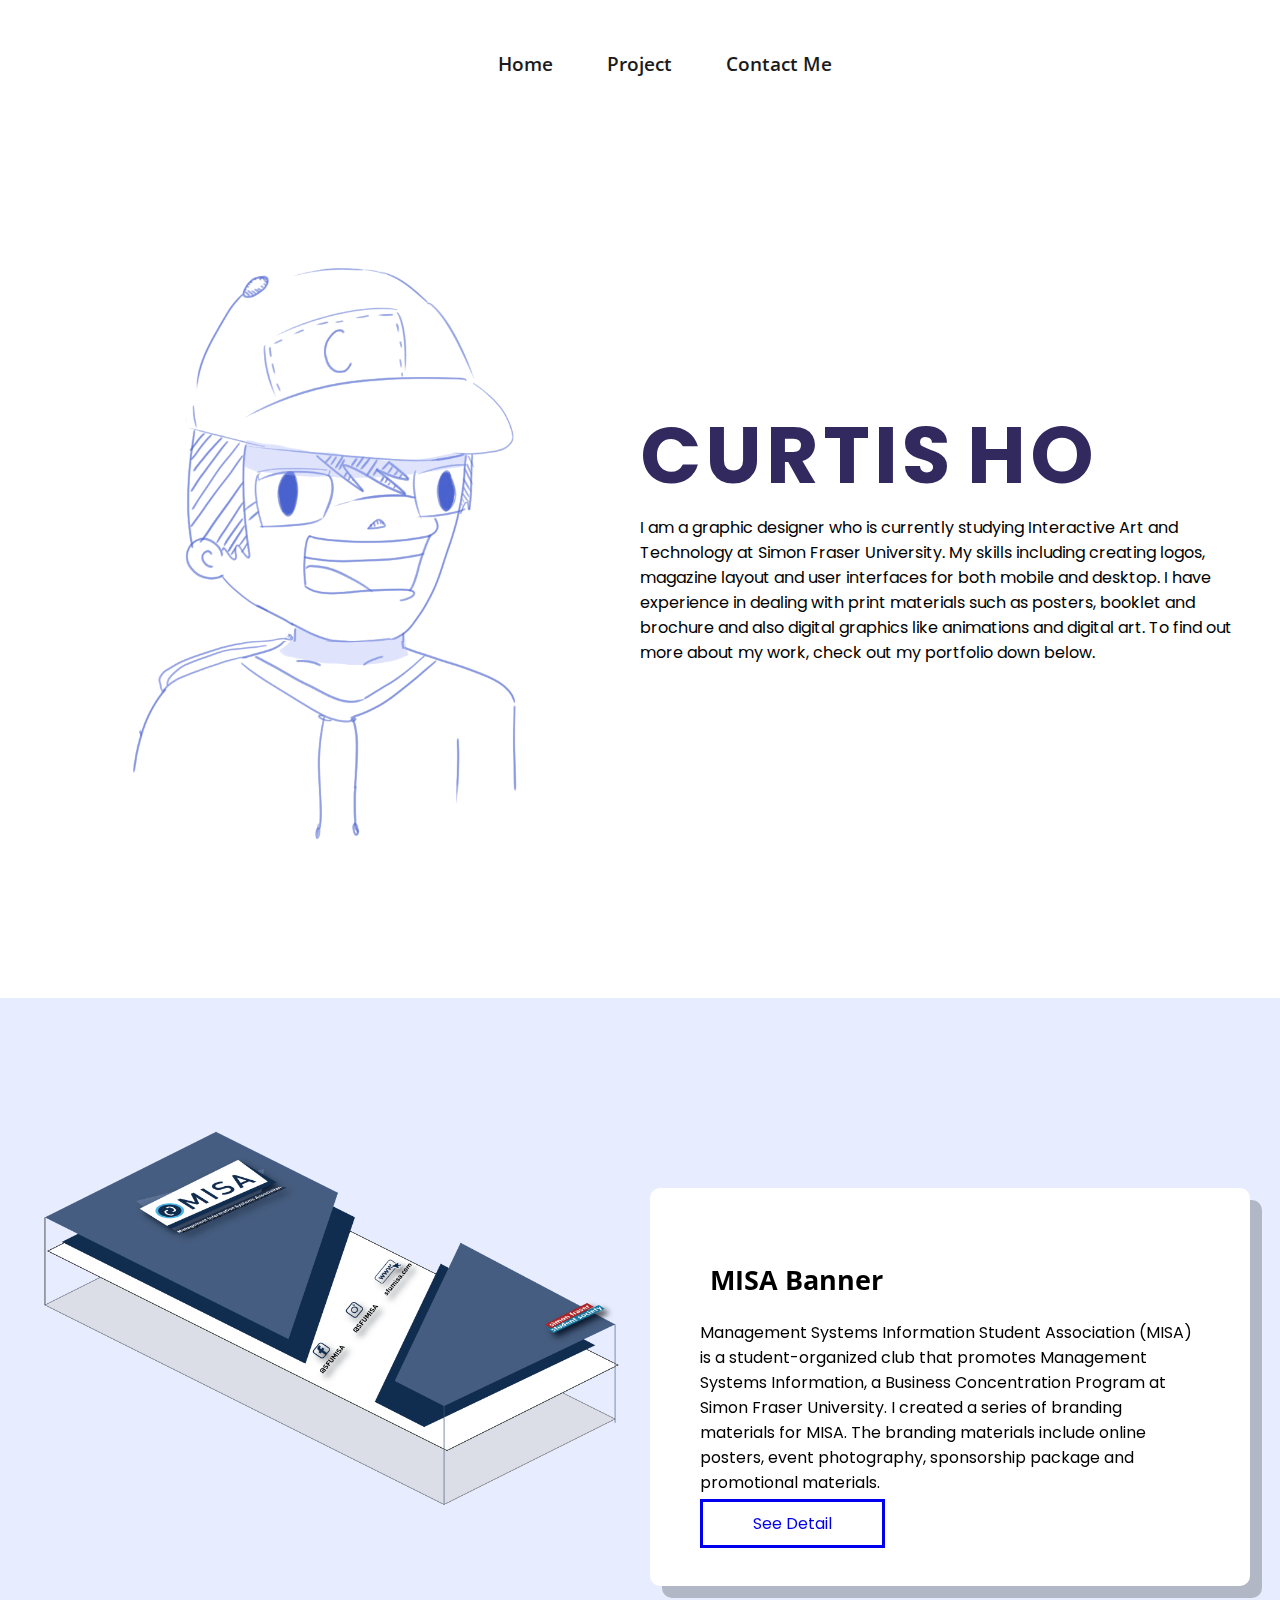
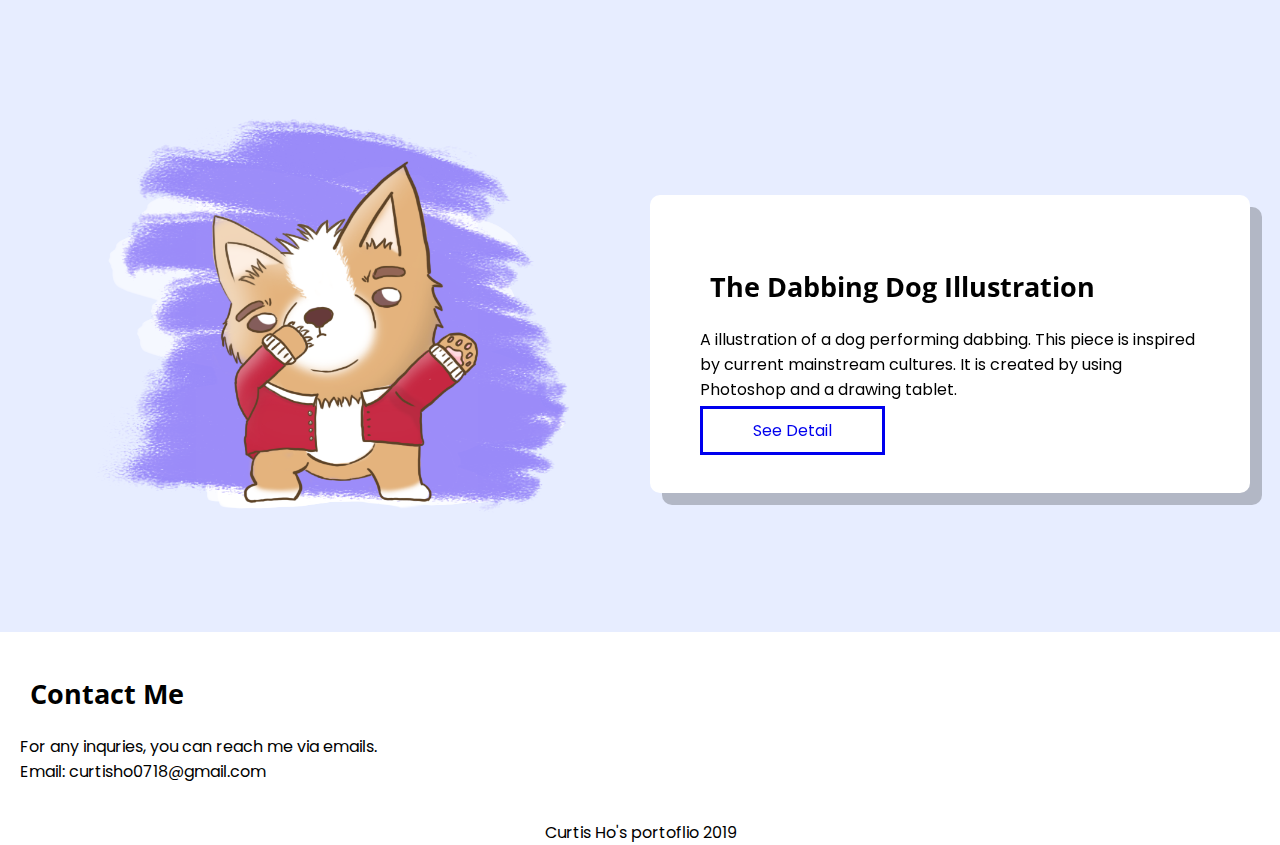
==== index.html @ b6bead0a "update projects" ====
<!DOCTYPE html>
<html lang="en">

<head>
    <meta charset="UTF-8">
    <meta name="viewport" content="width=device-width, initial-scale=1.0">
    <meta http-equiv="X-UA-Compatible" content="ie=edge">
    <title>Document</title>
    <link href="css/main.css" rel="stylesheet">
    <link href="css/portfolio.css" rel="stylesheet">
    <!-- Google Font -->
    <link href="https://fonts.googleapis.com/css?family=Open+Sans|Poppins" rel="stylesheet">
</head>

<body>
    <nav>
        <a href="index.html">Home</a>
        <a href="#project-showcase">Project</a>
        <a href="#contact"> Contact Me</a>
    </nav>

        <div id="about-container">
            <div class="about-item">
                <img alt="sketches" src="img/me.png">
            </div>

            <div class="about-item">
                <div>
                    <span class="name">C</span>
                    <span class="name">U</span>
                    <span class="name">R</span>
                    <span class="name">T</span>
                    <span class="name">I</span>
                    <span class="name">S </span>
                    <span class="last-name">H</span>
                    <span class="last-name">O</span>
                </div>

                <p>
                    I am a graphic designer who is currently studying Interactive Art and Technology at Simon Fraser
                    University. My skills including creating logos, magazine layout and user interfaces for both mobile
                    and desktop. I have experience in dealing with print materials such as posters, booklet and
                    brochure and also digital graphics like animations and digital art. To find out more about my work,
                    check out my portfolio down below.
                </p>
            </div>
            <!-- End of about content -->
        </div>
        <div id="project-showcase">
            <div class="project-showcase-item">
                <a href="#">
                    <img alt="banner" src="img/project_preview/banner.png">
                </a>
            </div>
            <div class="project-showcase-item">
                <div class="project-description">
                    <h2>MISA Banner</h2>
                    <p>
                        Management Systems Information Student Association (MISA) is a student-organized club that
                        promotes
                        Management Systems Information, a Business Concentration Program at Simon Fraser University. I
                        created a series of branding
                        materials for MISA. The branding materials include online posters, event photography,
                        sponsorship package and promotional materials.

                    </p>
                    <a class="project-btn" href="misa_banner.html"> See Detail</a>
                </div>
            </div>

            <div class="project-showcase-item">
                <a href="#">
                    <img alt="drawing" src="img/dab_dog/dab_dog.png">
                </a>
            </div>

            <div class="project-showcase-item">
                <div class="project-description">
                    <h2>The Dabbing Dog Illustration</h2>
                    <p>
                        A illustration of a dog performing dabbing. This piece is inspired by current mainstream cultures. It is created by using Photoshop and a drawing tablet.

                    </p>
                    <a class="project-btn" href="dabbing_dog.html"> See Detail</a>
                </div>

            </div>
        </div>

        <div id="contact-container">
            <div class="container-item-100">
                <h2>Contact Me</h2> 
                <p>
                    For any inquries, you can reach me via emails. <br />
                    Email: curtisho0718@gmail.com<br />

                </p>
            </div>
        </div>
    <footer>
        Curtis Ho's portoflio 2019
    </footer>

</body>

</html>
---- css/main.css ----
/*
  STYLE GUIDE STYLING 
  Default styling for the style guide 
*/
body {
  font-family: sans-serif;
  padding: 2rem;
}

.element {
  padding-bottom: 2rem;
  border-top-width: 0.15rem;
  border-top-style: solid;
  border-top-color: black;
}

h2 {
  /* margin-top: 6rem; */
}

h3 {
  font-style: italic;
  margin-top: 1rem;
}

h4 {
  margin-bottom: 0.25rem;
}

p {
  margin-top: 0;
}

nav a:hover, nav a:focus {
  text-decoration: none;
}

code {
  background-color: #EEE;
  padding: 0.5rem;
  display: block;
}


/* 
  INTERACTIVE ELEMENTS -------------------
*/



/* Styling for the navigation button */
.button-nav {
  display: inline-block;
  padding: 0.5rem;
  color: white;
  background-color: rgb(50,50,50);
  text-decoration: none;
  transition-property: background-color; 
  transition-duration: 0.2s;
}

.button-nav:hover, .button-nav:focus {
  background-color: rgb(200,200,200);
}



/* 
  TEXT ELEMENTS -------------------
*/




/* 
  COMBINED ELEMENTS -------------------
*/
---- css/portfolio.css ----
body {
  font-family: "Poppins", sans-serif;
  margin: 0;
  padding: 0; }

.content {
  margin: 50px; }

.in-text-link {
  text-decoration: none;
  color: #32295f;
  font-family: "Poppins", sans-serif; }

.in-text-link:hover {
  color: #289e00;
  -webkit-transition-duration: 1s;
  -o-transition-duration: 1s;
  transition-duration: 1s; }

h1,
h2,
h3,
h4,
h5 {
  font-family: "Open Sans", sans-serif;
  margin-left: 10px; }

h1 {
  font-size: 2em; }

h2 {
  font-size: 1.7em; }

h3 {
  font-size: 1.1em; }

p {
  font-family: "Poppins", sans-serif;
  font-size: 1em; }

.navigation-link {
  font-family: "Open Sans", sans-serif;
  color: #1b1b1b;
  text-decoration: none;
  font-size: 1.5rem; }

.navigation-link:hover {
  -webkit-transition-duration: 0.4s;
  -o-transition-duration: 0.4s;
  transition-duration: 0.4s;
  color: #32295f;
  border-bottom-style: solid;
  border-width: 5px; }

nav {
  margin-top: 50px;
  text-align: center; }

nav a {
  font-family: "Open Sans", sans-serif;
  color: #1b1b1b;
  text-decoration: none;
  font-size: 1.2rem;
  font-weight: 600;
  margin-left: 50px; }

nav a:hover {
  -webkit-transition-duration: 0.5s;
  -o-transition-duration: 0.5s;
  transition-duration: 0.5s;
  color: #32295f;
  border-bottom-style: solid;
  border-width: 5px; }

nav a:active {
  border-bottom-style: solid;
  border-width: 5px;
  border-color: #1b1b1b; }

.button-nav {
  font-family: "Poppins", sans-serif;
  border-style: solid;
  background-color: white;
  border-radius: 5px;
  color: #1b1b1b; }

.button-nav:hover {
  background-color: #289e00;
  color: white;
  -webkit-transition-duration: 0.5s;
  -o-transition-duration: 0.5s;
  transition-duration: 0.5s; }

.button-nav:active {
  background-color: #32295f; }

.submit-btn, .reset-btn {
  font-family: "Poppins", sans-serif;
  border-style: solid;
  text-decoration: none;
  background-color: white;
  padding: 10px 20px;
  -webkit-box-sizing: border-box;
  box-sizing: border-box;
  border-radius: 5px;
  color: #1b1b1b; }

.submit-btn:hover {
  -webkit-transition-duration: .5s;
  -o-transition-duration: .5s;
  transition-duration: .5s;
  background-color: #289e00;
  color: white; }

.reset-btn:hover {
  -webkit-transition-duration: .5s;
  -o-transition-duration: .5s;
  transition-duration: .5s;
  background-color: #FF3D45;
  color: white; }

.project-btn {
  text-decoration: none;
  border-style: solid;
  padding: 10px 50px; }

.project-btn:hover {
  background-color: #32295f;
  color: white;
  -webkit-transition-duration: 500ms;
  -o-transition-duration: 500ms;
  transition-duration: 500ms; }

.image-link {
  width: 25%; }

.image-link:hover {
  -webkit-transition-duration: 0.5s;
  -o-transition-duration: 0.5s;
  transition-duration: 0.5s;
  padding: 10px;
  border-style: solid;
  -webkit-box-sizing: border-box;
  box-sizing: border-box;
  border-radius: 5px; }

img {
  width: 100%; }

footer {
  text-align: center; }

#about-container {
  display: -webkit-box;
  display: -ms-flexbox;
  display: flex;
  -ms-flex-wrap: wrap;
  flex-wrap: wrap;
  -webkit-box-sizing: border-box;
  box-sizing: border-box;
  margin: 10px;
  min-height: 100vh;
  -webkit-box-align: center;
  -ms-flex-align: center;
  align-items: center; }

.about-item {
  width: 50%; }

.name, .last-name {
  font-size: 5em;
  color: #32295f;
  font-weight: bold; }

.last-name:hover {
  font-size: 5.5em;
  text-shadow: 2px 2px #949494;
  -webkit-transition-duration: 400ms;
  -o-transition-duration: 400ms;
  transition-duration: 400ms; }

.name:hover {
  font-size: 5.5em;
  text-shadow: 2px 2px #949494;
  -webkit-transition-duration: 400ms;
  -o-transition-duration: 400ms;
  transition-duration: 400ms; }

#project-showcase {
  display: -webkit-box;
  display: -ms-flexbox;
  display: flex;
  -ms-flex-wrap: wrap;
  flex-wrap: wrap;
  -webkit-box-sizing: border-box;
  box-sizing: border-box;
  padding: 10px 20px;
  background: #89a6ff34; }

#project-showcase h1 {
  text-align: center;
  color: #32295f;
  padding-left: 20px; }

.project-showcase-item {
  -webkit-box-sizing: border-box;
  box-sizing: border-box;
  padding: 0 10px;
  width: 50%; }

.project-description {
  position: relative;
  margin-top: 30%;
  margin-bottom: 20px;
  background-color: #ffffff;
  -webkit-box-sizing: border-box;
  box-sizing: border-box;
  border-radius: 10px;
  padding: 50px;
  -webkit-filter: drop-shadow(12px 12px #0000003a);
  filter: drop-shadow(12px 12px #0000003a); }

.project-showcase-item-full {
  width: 100%; }

.container, .contact-container {
  display: -webkit-box;
  display: -ms-flexbox;
  display: flex;
  -ms-flex-wrap: wrap;
  flex-wrap: wrap; }

.container {
  -webkit-box-align: center;
  -ms-flex-align: center;
  align-items: center; }

.container-item, .container-item-100, .container-item-50 {
  -webkit-box-sizing: border-box;
  box-sizing: border-box;
  padding: 20px; }

.container-item {
  -ms-flex-negative: 1;
  flex-shrink: 1; }

.container-item-50 img {
  -webkit-filter: drop-shadow(4px 4px #0000002d);
  filter: drop-shadow(4px 4px #0000002d); }

.container-item-100 {
  width: 100%; }

.container-item-50 {
  width: 50%; }

.container-item img {
  max-height: 50vh;
  -webkit-filter: drop-shadow(10px 10px #0000002d);
  filter: drop-shadow(10px 10px #0000002d); }

@media only screen and (max-width: 768px) {
  .name {
    font-size: 3rem; }
  .last-name {
    font-size: 3rem; } }

@media only screen and (max-width: 425px) {
  h1 {
    font-size: 1.3rem; }
  h2 {
    font-size: 1.2rem; }
  nav a {
    font-size: 1rem; }
  .name {
    font-size: 1.4rem; }
  .last-name {
    font-size: 1.4rem; }
  .about-item {
    width: 100%; }
  .project-showcase-item {
    width: 100%; }
  nav a {
    margin-left: 20px; }
  .project-btn {
    padding: 5px 20px; }
  .container-item-50 {
    width: 100%; } }

@media only screen and (min-width: 2500px) {
  nav a {
    font-size: 3rem; }
  h1 {
    font-size: 3rem; }
  h2 {
    font-size: 2.5rem; }
  .name {
    font-size: 7rem; }
  .last-name {
    font-size: 7rem; }
  p {
    font-size: 2rem; } }
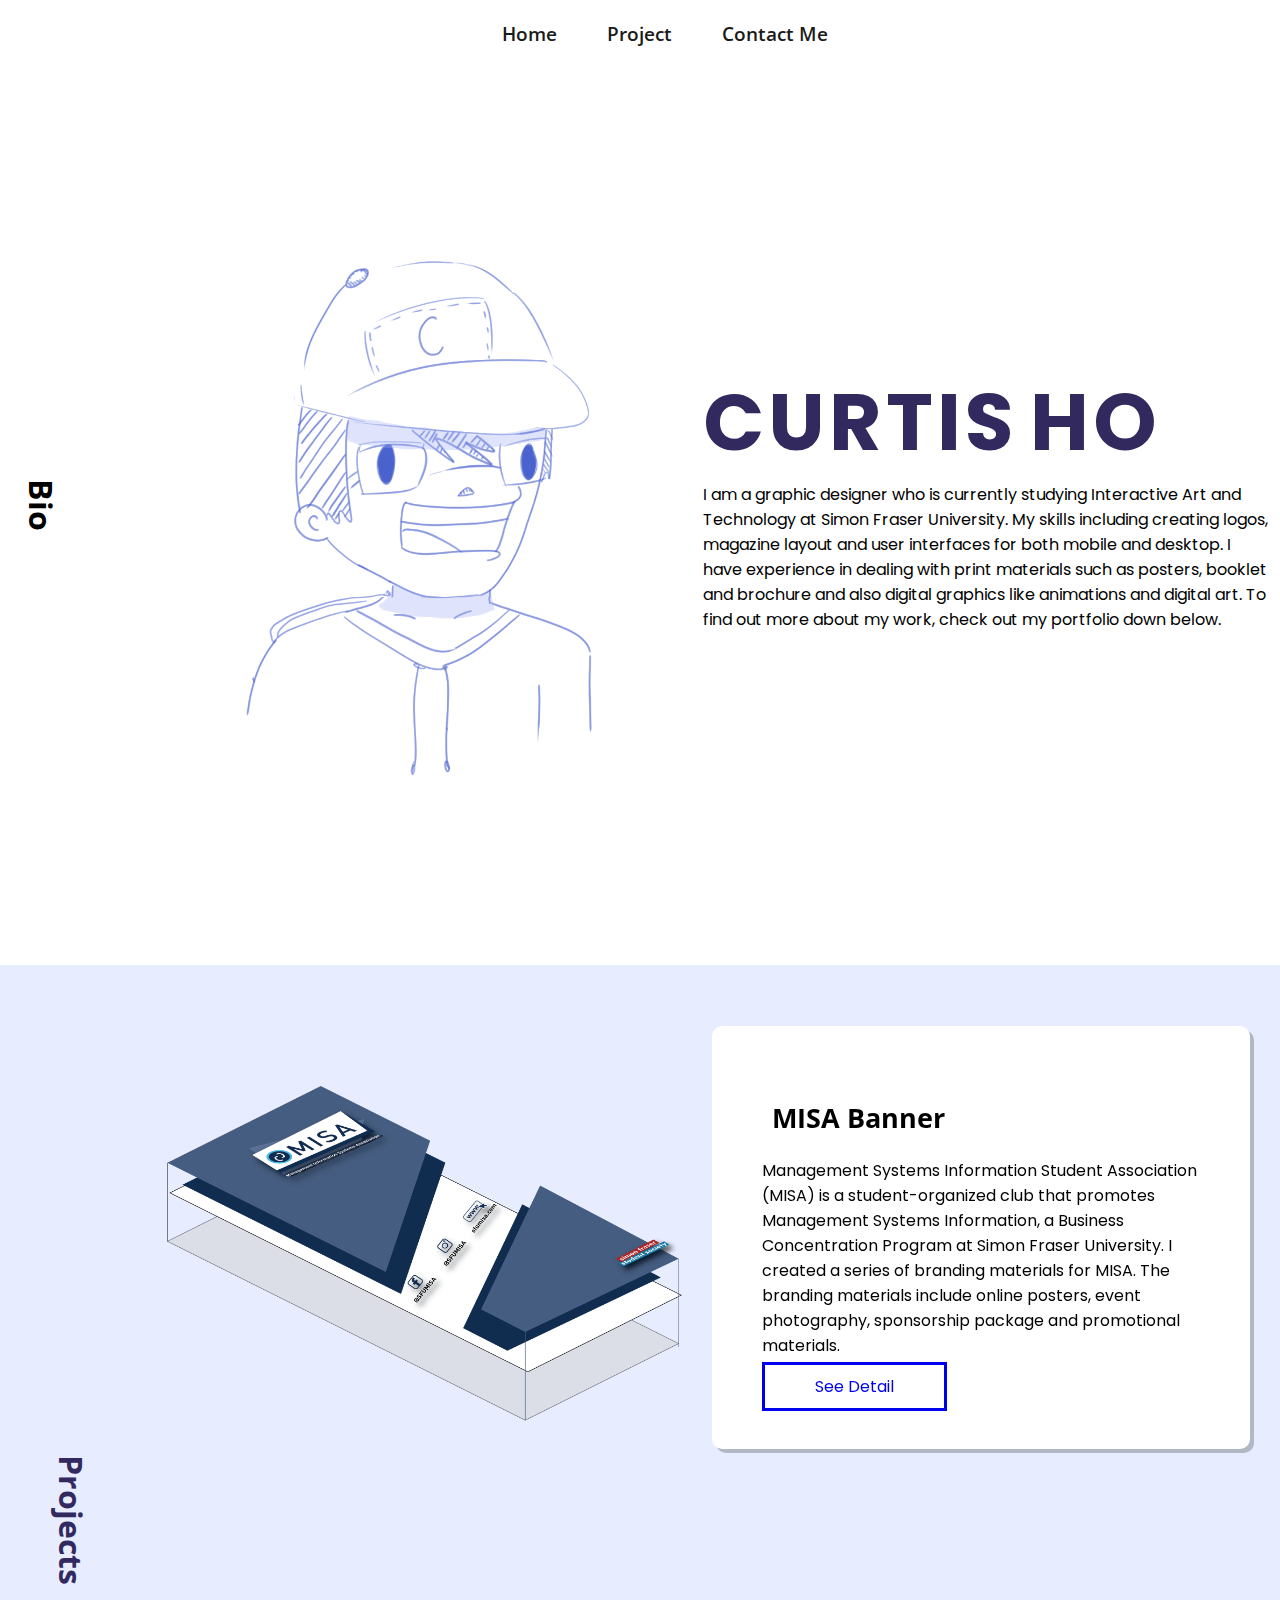
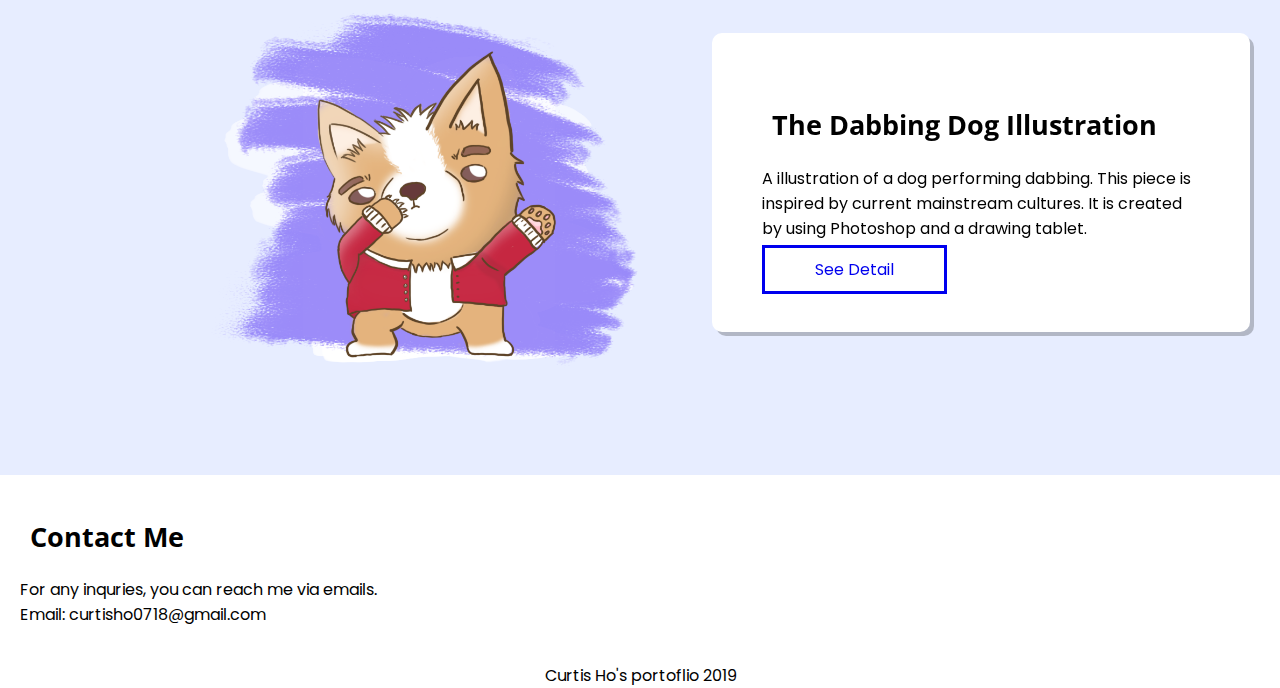
==== commit 0b177a6b: "adjust layout" ====
--- a/index.html
+++ b/index.html
@@ -19,7 +19,12 @@
         <a href="#contact"> Contact Me</a>
     </nav>
 
+    <div class="home-content">
+
         <div id="about-container">
+            <div class="item-side">
+                <h1>Bio</h1>
+            </div>
             <div class="about-item">
                 <img alt="sketches" src="img/me.png">
             </div>
@@ -46,50 +51,65 @@
             </div>
             <!-- End of about content -->
         </div>
+        
+        
         <div id="project-showcase">
-            <div class="project-showcase-item">
-                <a href="#">
-                    <img alt="banner" src="img/project_preview/banner.png">
-                </a>
+            
+            <div class="item-side">
+                <h1>Projects</h1>
             </div>
-            <div class="project-showcase-item">
-                <div class="project-description">
-                    <h2>MISA Banner</h2>
-                    <p>
-                        Management Systems Information Student Association (MISA) is a student-organized club that
-                        promotes
-                        Management Systems Information, a Business Concentration Program at Simon Fraser University. I
-                        created a series of branding
-                        materials for MISA. The branding materials include online posters, event photography,
-                        sponsorship package and promotional materials.
-
-                    </p>
-                    <a class="project-btn" href="misa_banner.html"> See Detail</a>
-                </div>
+            <div class="item-right">
+                    <div class="projects">
+                            <div class="project-showcase-item">
+                                    <a href="#">
+                                        <img alt="banner" src="img/project_preview/banner.png">
+                                    </a>
+                                </div>
+                                <div class="project-showcase-item">
+                                    <div class="project-description">
+                                        <h2>MISA Banner</h2>
+                                        <p>
+                                            Management Systems Information Student Association (MISA) is a student-organized club that
+                                            promotes
+                                            Management Systems Information, a Business Concentration Program at Simon Fraser University. I
+                                            created a series of branding
+                                            materials for MISA. The branding materials include online posters, event photography,
+                                            sponsorship package and promotional materials.
+                    
+                                        </p>
+                                        <a class="project-btn" href="misa_banner.html"> See Detail</a>
+                                    </div>
+                                </div>
+                    </div>
+                    <div class="projects">
+                                <div class="project-showcase-item">
+                                    <a href="#">
+                                        <img alt="drawing" src="img/dab_dog/dab_dog.png">
+                                    </a>
+                                </div>
+                    
+                                <div class="project-showcase-item">
+                                    <div class="project-description">
+                                        <h2>The Dabbing Dog Illustration</h2>
+                                        <p>
+                                            A illustration of a dog performing dabbing. This piece is inspired by current mainstream
+                                            cultures. It is created by using Photoshop and a drawing tablet.
+                    
+                                        </p>
+                                        <a class="project-btn" href="dabbing_dog.html"> See Detail</a>
+                                    </div>
+                    
+                                </div>
+                        
+                    </div>
             </div>
-
-            <div class="project-showcase-item">
-                <a href="#">
-                    <img alt="drawing" src="img/dab_dog/dab_dog.png">
-                </a>
-            </div>
-
-            <div class="project-showcase-item">
-                <div class="project-description">
-                    <h2>The Dabbing Dog Illustration</h2>
-                    <p>
-                        A illustration of a dog performing dabbing. This piece is inspired by current mainstream cultures. It is created by using Photoshop and a drawing tablet.
-
-                    </p>
-                    <a class="project-btn" href="dabbing_dog.html"> See Detail</a>
-                </div>
-
-            </div>
+           
+            
         </div>
 
         <div id="contact-container">
             <div class="container-item-100">
-                <h2>Contact Me</h2> 
+                <h2>Contact Me</h2>
                 <p>
                     For any inquries, you can reach me via emails. <br />
                     Email: curtisho0718@gmail.com<br />
@@ -97,9 +117,11 @@
                 </p>
             </div>
         </div>
-    <footer>
-        Curtis Ho's portoflio 2019
-    </footer>
+        <footer>
+            Curtis Ho's portoflio 2019
+        </footer>
+    </div>
+
 
 </body>
 
--- a/css/portfolio.css
+++ b/css/portfolio.css
@@ -2,6 +2,9 @@
   font-family: "Poppins", sans-serif;
   margin: 0;
   padding: 0; }
+
+.home-content {
+  margin-top: 55px; }
 
 .content {
   margin: 50px; }
@@ -53,8 +56,19 @@
   border-width: 5px; }
 
 nav {
-  margin-top: 50px;
-  text-align: center; }
+  position: fixed;
+  top: 0;
+  z-index: 1;
+  display: -webkit-box;
+  display: -ms-flexbox;
+  display: flex;
+  width: 100%;
+  -webkit-box-pack: center;
+  -ms-flex-pack: center;
+  justify-content: center;
+  background: white;
+  margin: 0;
+  padding: 20px 0; }
 
 nav a {
   font-family: "Open Sans", sans-serif;
@@ -131,6 +145,18 @@
   -o-transition-duration: 500ms;
   transition-duration: 500ms; }
 
+.projects {
+  display: -webkit-box;
+  display: -ms-flexbox;
+  display: flex;
+  -ms-flex-wrap: wrap;
+  flex-wrap: wrap;
+  -webkit-box-sizing: border-box;
+  box-sizing: border-box;
+  -webkit-box-align: center;
+  -ms-flex-align: center;
+  align-items: center; }
+
 .image-link {
   width: 25%; }
 
@@ -165,7 +191,19 @@
   align-items: center; }
 
 .about-item {
-  width: 50%; }
+  width: 45%; }
+
+.item-side {
+  width: 10%;
+  height: 100%; }
+  .item-side h1 {
+    -webkit-writing-mode: vertical-rl;
+    -ms-writing-mode: tb-rl;
+    writing-mode: vertical-rl;
+    text-orientation: mixed; }
+
+.item-right {
+  width: 90%; }
 
 .name, .last-name {
   font-size: 5em;
@@ -192,6 +230,9 @@
   display: flex;
   -ms-flex-wrap: wrap;
   flex-wrap: wrap;
+  -webkit-box-align: center;
+  -ms-flex-align: center;
+  align-items: center;
   -webkit-box-sizing: border-box;
   box-sizing: border-box;
   padding: 10px 20px;
@@ -210,15 +251,14 @@
 
 .project-description {
   position: relative;
-  margin-top: 30%;
   margin-bottom: 20px;
   background-color: #ffffff;
   -webkit-box-sizing: border-box;
   box-sizing: border-box;
   border-radius: 10px;
   padding: 50px;
-  -webkit-filter: drop-shadow(12px 12px #0000003a);
-  filter: drop-shadow(12px 12px #0000003a); }
+  -webkit-filter: drop-shadow(4px 4px #0000003a);
+  filter: drop-shadow(4px 4px #0000003a); }
 
 .project-showcase-item-full {
   width: 100%; }
@@ -267,17 +307,29 @@
 
 @media only screen and (max-width: 425px) {
   h1 {
-    font-size: 1.3rem; }
+    font-size: 2em; }
   h2 {
-    font-size: 1.2rem; }
+    font-size: 1.5em; }
   nav a {
     font-size: 1rem; }
+  .item-side {
+    width: 100%; }
+    .item-side h1 {
+      -webkit-writing-mode: horizontal-tb;
+      -ms-writing-mode: lr-tb;
+      writing-mode: horizontal-tb; }
+  .projects {
+    width: 100%; }
+  .item-right {
+    width: 100%; }
   .name {
     font-size: 1.4rem; }
   .last-name {
     font-size: 1.4rem; }
   .about-item {
     width: 100%; }
+  #project-showcase {
+    padding: 10px 5px; }
   .project-showcase-item {
     width: 100%; }
   nav a {
@@ -287,16 +339,26 @@
   .container-item-50 {
     width: 100%; } }
 
-@media only screen and (min-width: 2500px) {
+@media only screen and (min-width: 1440px) {
   nav a {
-    font-size: 3rem; }
+    font-size: 2.3em; }
   h1 {
-    font-size: 3rem; }
+    font-size: 2em; }
   h2 {
-    font-size: 2.5rem; }
-  .name {
-    font-size: 7rem; }
-  .last-name {
-    font-size: 7rem; }
+    font-size: 1.8em; }
   p {
-    font-size: 2rem; } }
+    font-size: 1.2em; }
+  .project-btn {
+    font-size: 1.2em; } }
+
+@media only screen and (min-width: 2560px) {
+  nav a {
+    font-size: 3.5em; }
+  h1 {
+    font-size: 5em; }
+  h2 {
+    font-size: 4.5em; }
+  p {
+    font-size: 2.5em; }
+  .project-btn {
+    font-size: 2.5em; } }
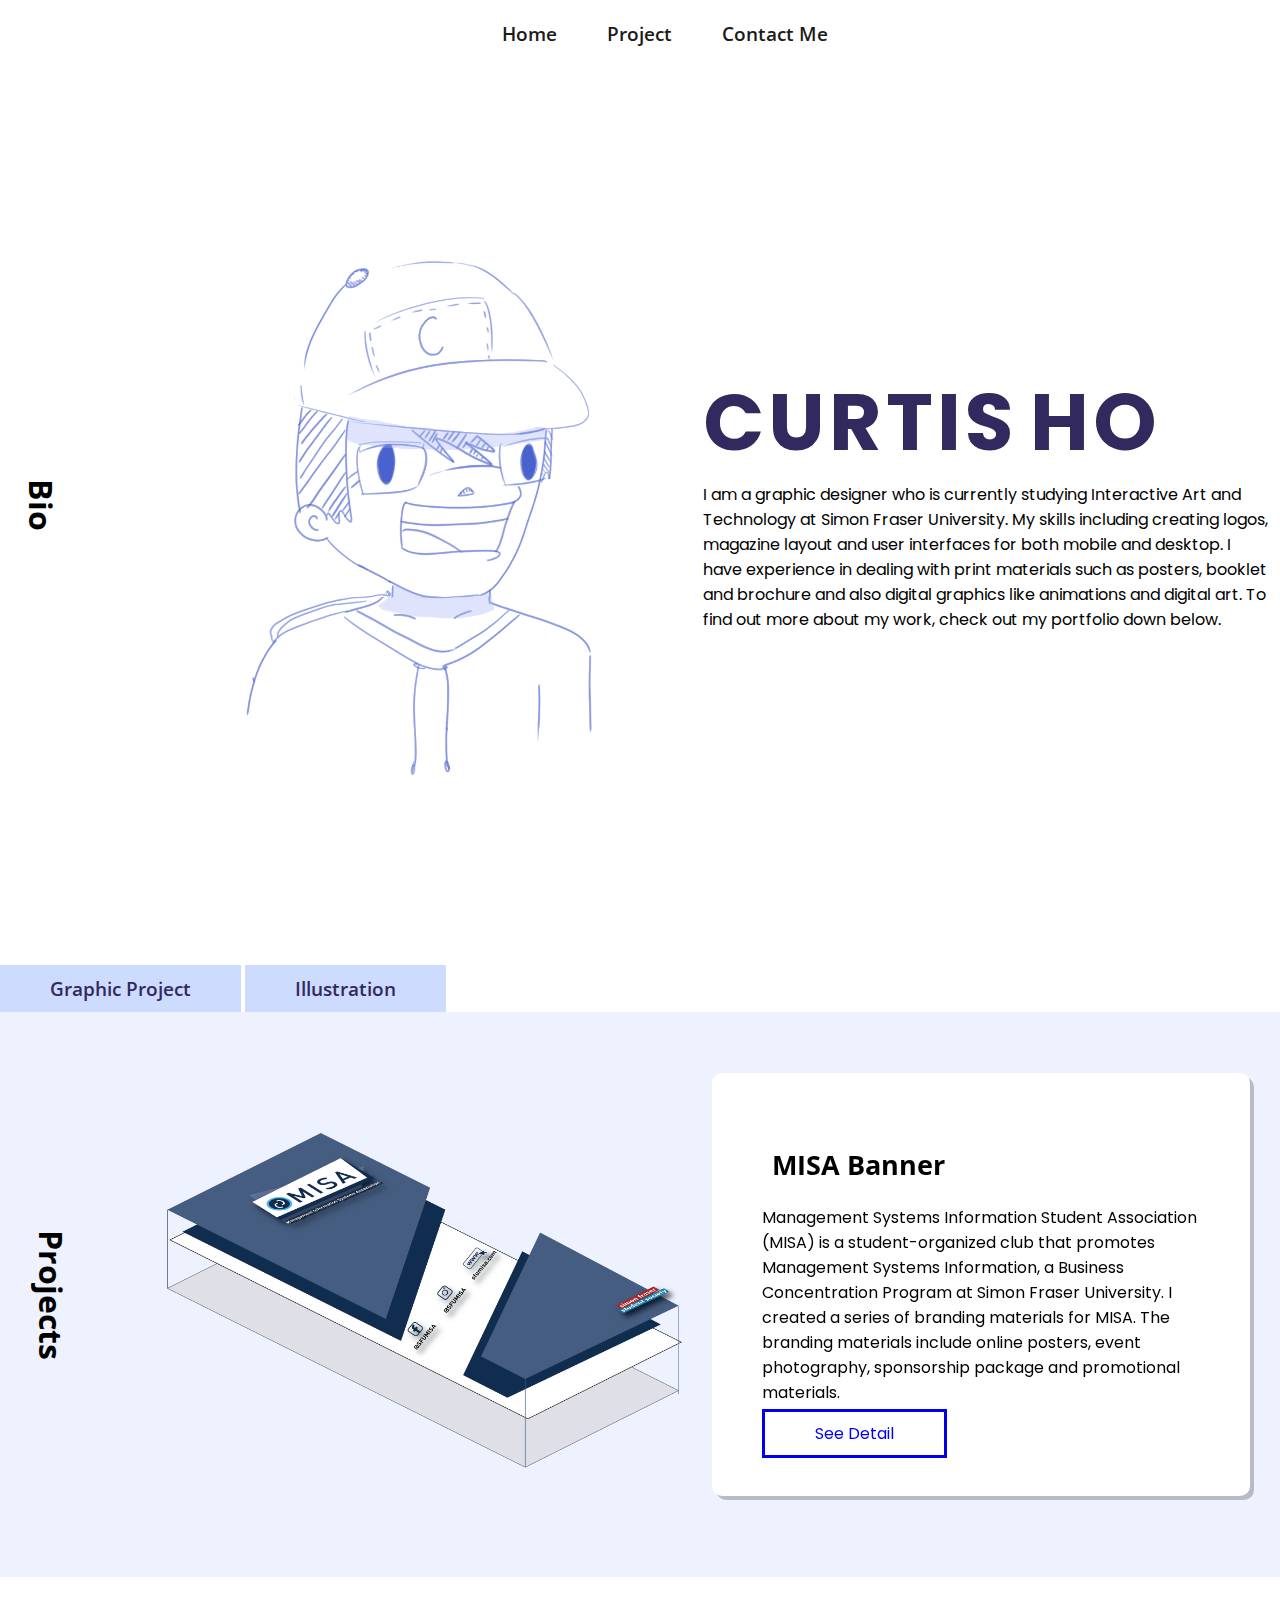
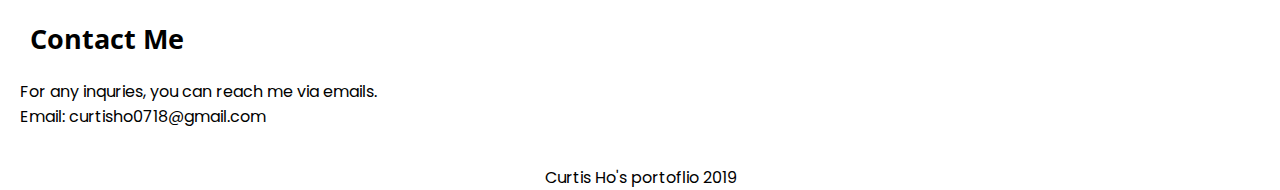
==== commit 1f6b70c3: "add tab" ====
--- a/index.html
+++ b/index.html
@@ -51,62 +51,79 @@
             </div>
             <!-- End of about content -->
         </div>
-        
-        
-        <div id="project-showcase">
-            
+
+        <div>
+            <button onclick="openProject('graphicDesign')">Graphic Project</button>
+            <button onclick="openProject('illustration')">Illustration</button>
+        </div>
+
+        <!-- Start of Graphic Design Projects -->
+        <div class="project-showcase" id="graphicDesign">
+
             <div class="item-side">
                 <h1>Projects</h1>
             </div>
             <div class="item-right">
-                    <div class="projects">
-                            <div class="project-showcase-item">
-                                    <a href="#">
-                                        <img alt="banner" src="img/project_preview/banner.png">
-                                    </a>
-                                </div>
-                                <div class="project-showcase-item">
-                                    <div class="project-description">
-                                        <h2>MISA Banner</h2>
-                                        <p>
-                                            Management Systems Information Student Association (MISA) is a student-organized club that
-                                            promotes
-                                            Management Systems Information, a Business Concentration Program at Simon Fraser University. I
-                                            created a series of branding
-                                            materials for MISA. The branding materials include online posters, event photography,
-                                            sponsorship package and promotional materials.
-                    
-                                        </p>
-                                        <a class="project-btn" href="misa_banner.html"> See Detail</a>
-                                    </div>
-                                </div>
+                <div class="projects">
+                    <div class="project-showcase-item">
+                        <a href="#">
+                            <img alt="banner" src="img/project_preview/banner.png">
+                        </a>
                     </div>
-                    <div class="projects">
-                                <div class="project-showcase-item">
-                                    <a href="#">
-                                        <img alt="drawing" src="img/dab_dog/dab_dog.png">
-                                    </a>
-                                </div>
-                    
-                                <div class="project-showcase-item">
-                                    <div class="project-description">
-                                        <h2>The Dabbing Dog Illustration</h2>
-                                        <p>
-                                            A illustration of a dog performing dabbing. This piece is inspired by current mainstream
-                                            cultures. It is created by using Photoshop and a drawing tablet.
-                    
-                                        </p>
-                                        <a class="project-btn" href="dabbing_dog.html"> See Detail</a>
-                                    </div>
-                    
-                                </div>
-                        
+                    <div class="project-showcase-item">
+                        <div class="project-description">
+                            <h2>MISA Banner</h2>
+                            <p>
+                                Management Systems Information Student Association (MISA) is a student-organized club
+                                that
+                                promotes
+                                Management Systems Information, a Business Concentration Program at Simon Fraser
+                                University. I
+                                created a series of branding
+                                materials for MISA. The branding materials include online posters, event photography,
+                                sponsorship package and promotional materials.
+
+                            </p>
+                            <a class="project-btn" href="misa_banner.html"> See Detail</a>
+                        </div>
                     </div>
+                </div>
             </div>
-           
-            
+            <!-- End of Graphic Design Project -->
         </div>
 
+        <!-- start of Illustration Projects -->
+
+        <div class="project-showcase" id="illustration" style="display: none">
+
+            <div class="item-side">
+                <h1>Projects</h1>
+            </div>
+            <div class="item-right">
+                <div class="projects">
+                    <div class="project-showcase-item">
+                        <a href="#">
+                            <img alt="drawing" src="img/dab_dog/dab_dog.png">
+                        </a>
+                    </div>
+
+                    <div class="project-showcase-item">
+                        <div class="project-description">
+                            <h2>The Dabbing Dog Illustration</h2>
+                            <p>
+                                A illustration of a dog performing dabbing. This piece is inspired by current mainstream
+                                cultures. It is created by using Photoshop and a drawing tablet.
+
+                            </p>
+                            <a class="project-btn" href="dabbing_dog.html"> See Detail</a>
+                        </div>
+
+                    </div>
+
+                </div>
+            </div>
+            <!-- Illustration Project -->
+        </div>
         <div id="contact-container">
             <div class="container-item-100">
                 <h2>Contact Me</h2>
@@ -124,5 +141,6 @@
 
 
 </body>
+<script src="js/tab.js"></script>
 
 </html>--- a/css/portfolio.css
+++ b/css/portfolio.css
@@ -175,6 +175,22 @@
 
 footer {
   text-align: center; }
+
+button {
+  font-family: "Open Sans", sans-serif;
+  border: none;
+  color: #32295f;
+  background: #cddbff;
+  text-decoration: none;
+  padding: 10px 50px;
+  font-size: 1.2rem;
+  font-weight: 600; }
+
+button:hover {
+  background: #adc1ff34; }
+
+button:focus {
+  background: #adc1ff34; }
 
 #about-container {
   display: -webkit-box;
@@ -224,7 +240,7 @@
   -o-transition-duration: 400ms;
   transition-duration: 400ms; }
 
-#project-showcase {
+.project-showcase {
   display: -webkit-box;
   display: -ms-flexbox;
   display: flex;
@@ -236,7 +252,7 @@
   -webkit-box-sizing: border-box;
   box-sizing: border-box;
   padding: 10px 20px;
-  background: #89a6ff34; }
+  background: #adc1ff34; }
 
 #project-showcase h1 {
   text-align: center;
@@ -328,7 +344,7 @@
     font-size: 1.4rem; }
   .about-item {
     width: 100%; }
-  #project-showcase {
+  #project-showcase-graphic-design {
     padding: 10px 5px; }
   .project-showcase-item {
     width: 100%; }
@@ -341,7 +357,7 @@
 
 @media only screen and (min-width: 1440px) {
   nav a {
-    font-size: 2.3em; }
+    font-size: 2.1em; }
   h1 {
     font-size: 2em; }
   h2 {
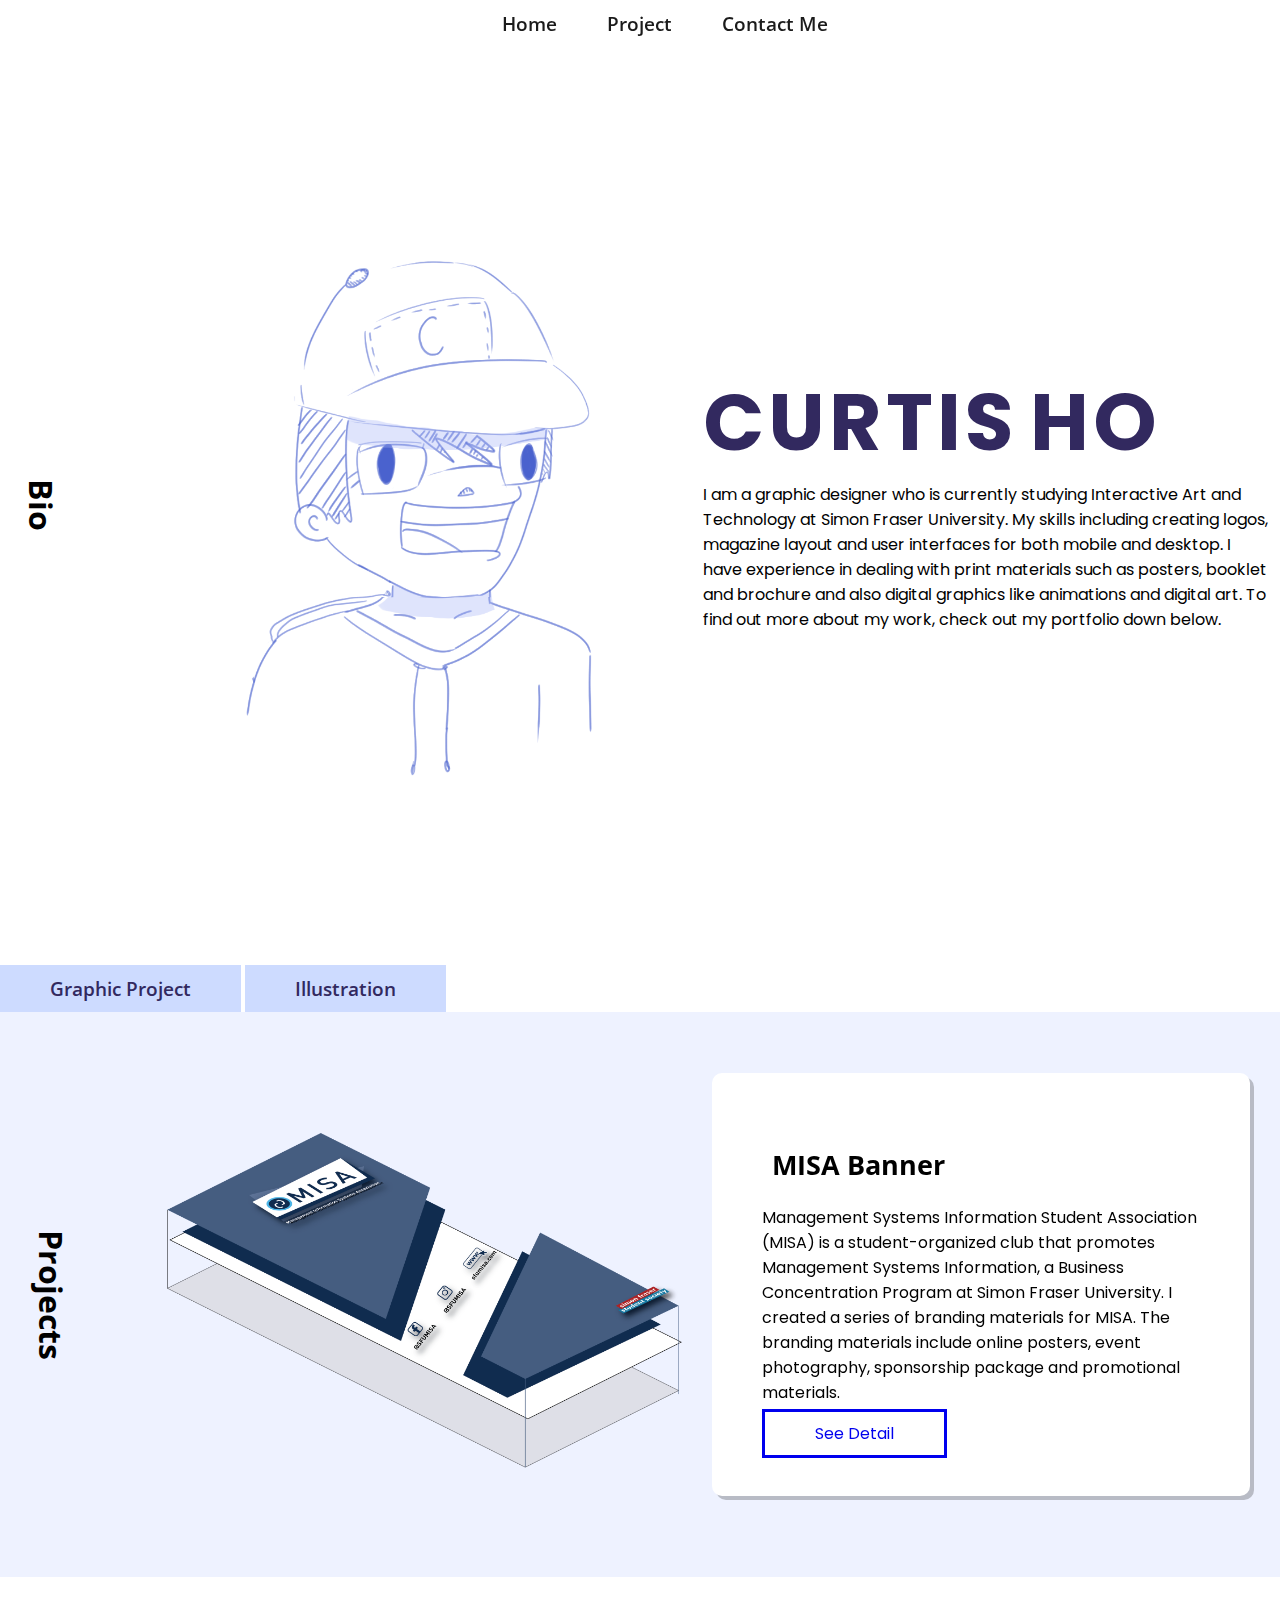
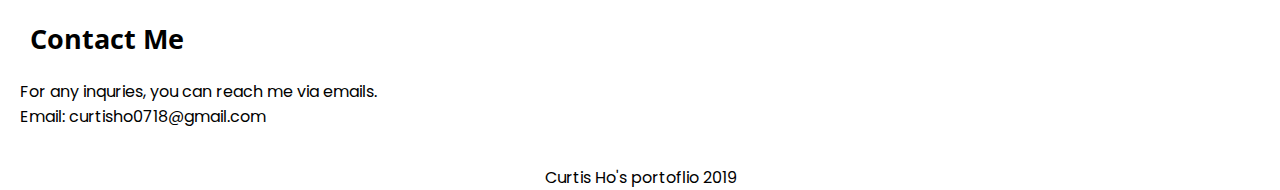
==== commit 4cac717f: "minour tweaks" ====
--- a/index.html
+++ b/index.html
@@ -5,7 +5,7 @@
     <meta charset="UTF-8">
     <meta name="viewport" content="width=device-width, initial-scale=1.0">
     <meta http-equiv="X-UA-Compatible" content="ie=edge">
-    <title>Document</title>
+    <title>Curtis's Portfolio</title>
     <link href="css/main.css" rel="stylesheet">
     <link href="css/portfolio.css" rel="stylesheet">
     <!-- Google Font -->
@@ -15,8 +15,8 @@
 <body>
     <nav>
         <a href="index.html">Home</a>
-        <a href="#project-showcase">Project</a>
-        <a href="#contact"> Contact Me</a>
+        <a href="#project-section">Project</a>
+        <a href="#contact-container"> Contact Me</a>
     </nav>
 
     <div class="home-content">
@@ -52,7 +52,7 @@
             <!-- End of about content -->
         </div>
 
-        <div>
+        <div id="project-section">
             <button onclick="openProject('graphicDesign')">Graphic Project</button>
             <button onclick="openProject('illustration')">Illustration</button>
         </div>
@@ -95,7 +95,7 @@
         <!-- start of Illustration Projects -->
 
         <div class="project-showcase" id="illustration" style="display: none">
-
+            
             <div class="item-side">
                 <h1>Projects</h1>
             </div>
--- a/css/portfolio.css
+++ b/css/portfolio.css
@@ -66,9 +66,9 @@
   -webkit-box-pack: center;
   -ms-flex-pack: center;
   justify-content: center;
-  background: white;
+  background: rgba(255, 255, 255, 0.39);
   margin: 0;
-  padding: 20px 0; }
+  padding: 10px 0; }
 
 nav a {
   font-family: "Open Sans", sans-serif;
@@ -353,11 +353,13 @@
   .project-btn {
     padding: 5px 20px; }
   .container-item-50 {
+    width: 100%; }
+  button {
     width: 100%; } }
 
 @media only screen and (min-width: 1440px) {
   nav a {
-    font-size: 2.1em; }
+    font-size: 2em; }
   h1 {
     font-size: 2em; }
   h2 {
@@ -377,4 +379,6 @@
   p {
     font-size: 2.5em; }
   .project-btn {
-    font-size: 2.5em; } }
+    font-size: 2.5em; }
+  button {
+    font-size: 3.5em; } }
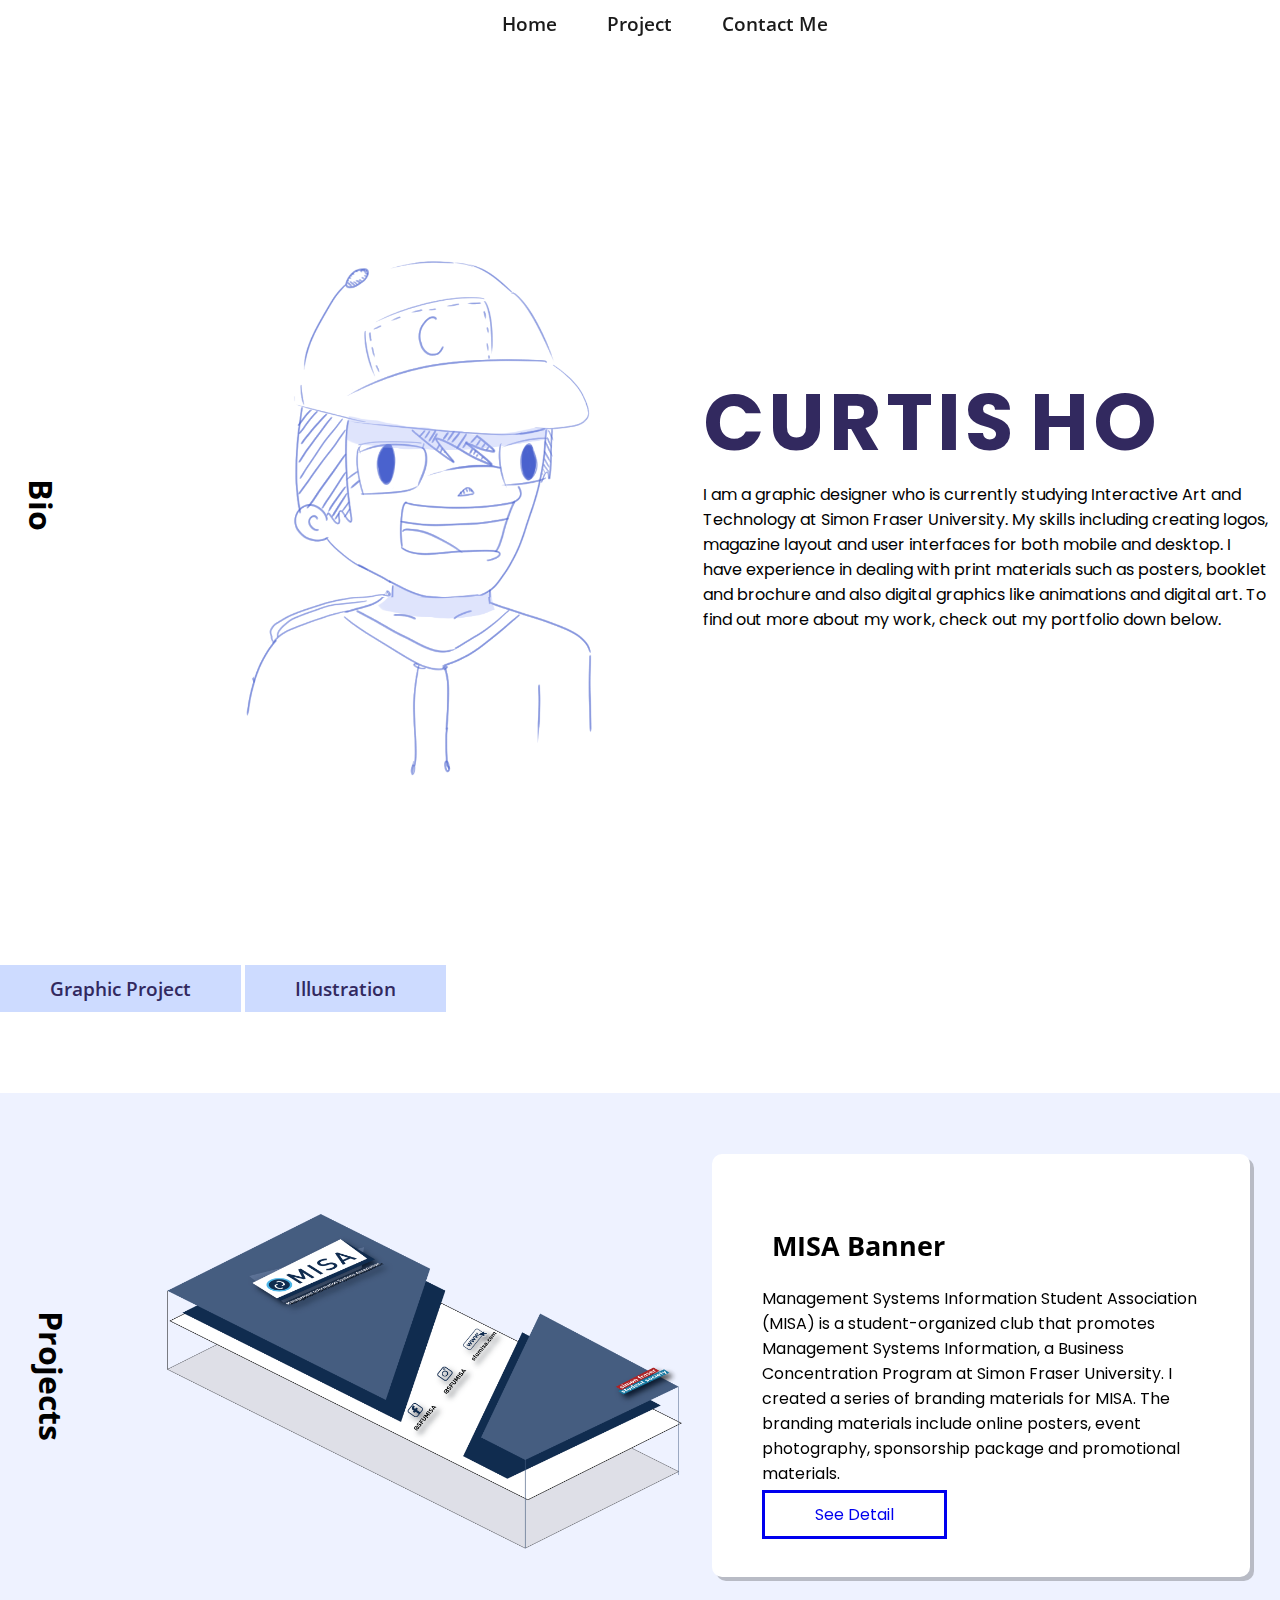
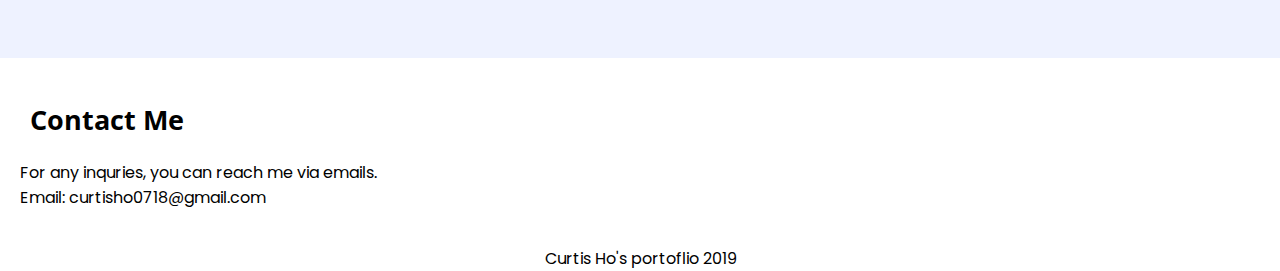
==== commit 4014a324: "update" ====
--- a/index.html
+++ b/index.html
@@ -15,7 +15,7 @@
 <body>
     <nav>
         <a href="index.html">Home</a>
-        <a href="#project-section">Project</a>
+        <a href="#project-target">Project</a>
         <a href="#contact-container"> Contact Me</a>
     </nav>
 
@@ -53,6 +53,9 @@
         </div>
 
         <div id="project-section">
+            <div id="project-target" class="project-section-btn">
+                    &nbsp;
+            </div>
             <button onclick="openProject('graphicDesign')">Graphic Project</button>
             <button onclick="openProject('illustration')">Illustration</button>
         </div>
--- a/css/portfolio.css
+++ b/css/portfolio.css
@@ -278,6 +278,14 @@
 
 .project-showcase-item-full {
   width: 100%; }
+
+#project-section {
+  position: relative;
+  height: 8rem; }
+
+.project-section-btn {
+  position: absolute;
+  top: -8rem; }
 
 .container, .contact-container {
   display: -webkit-box;
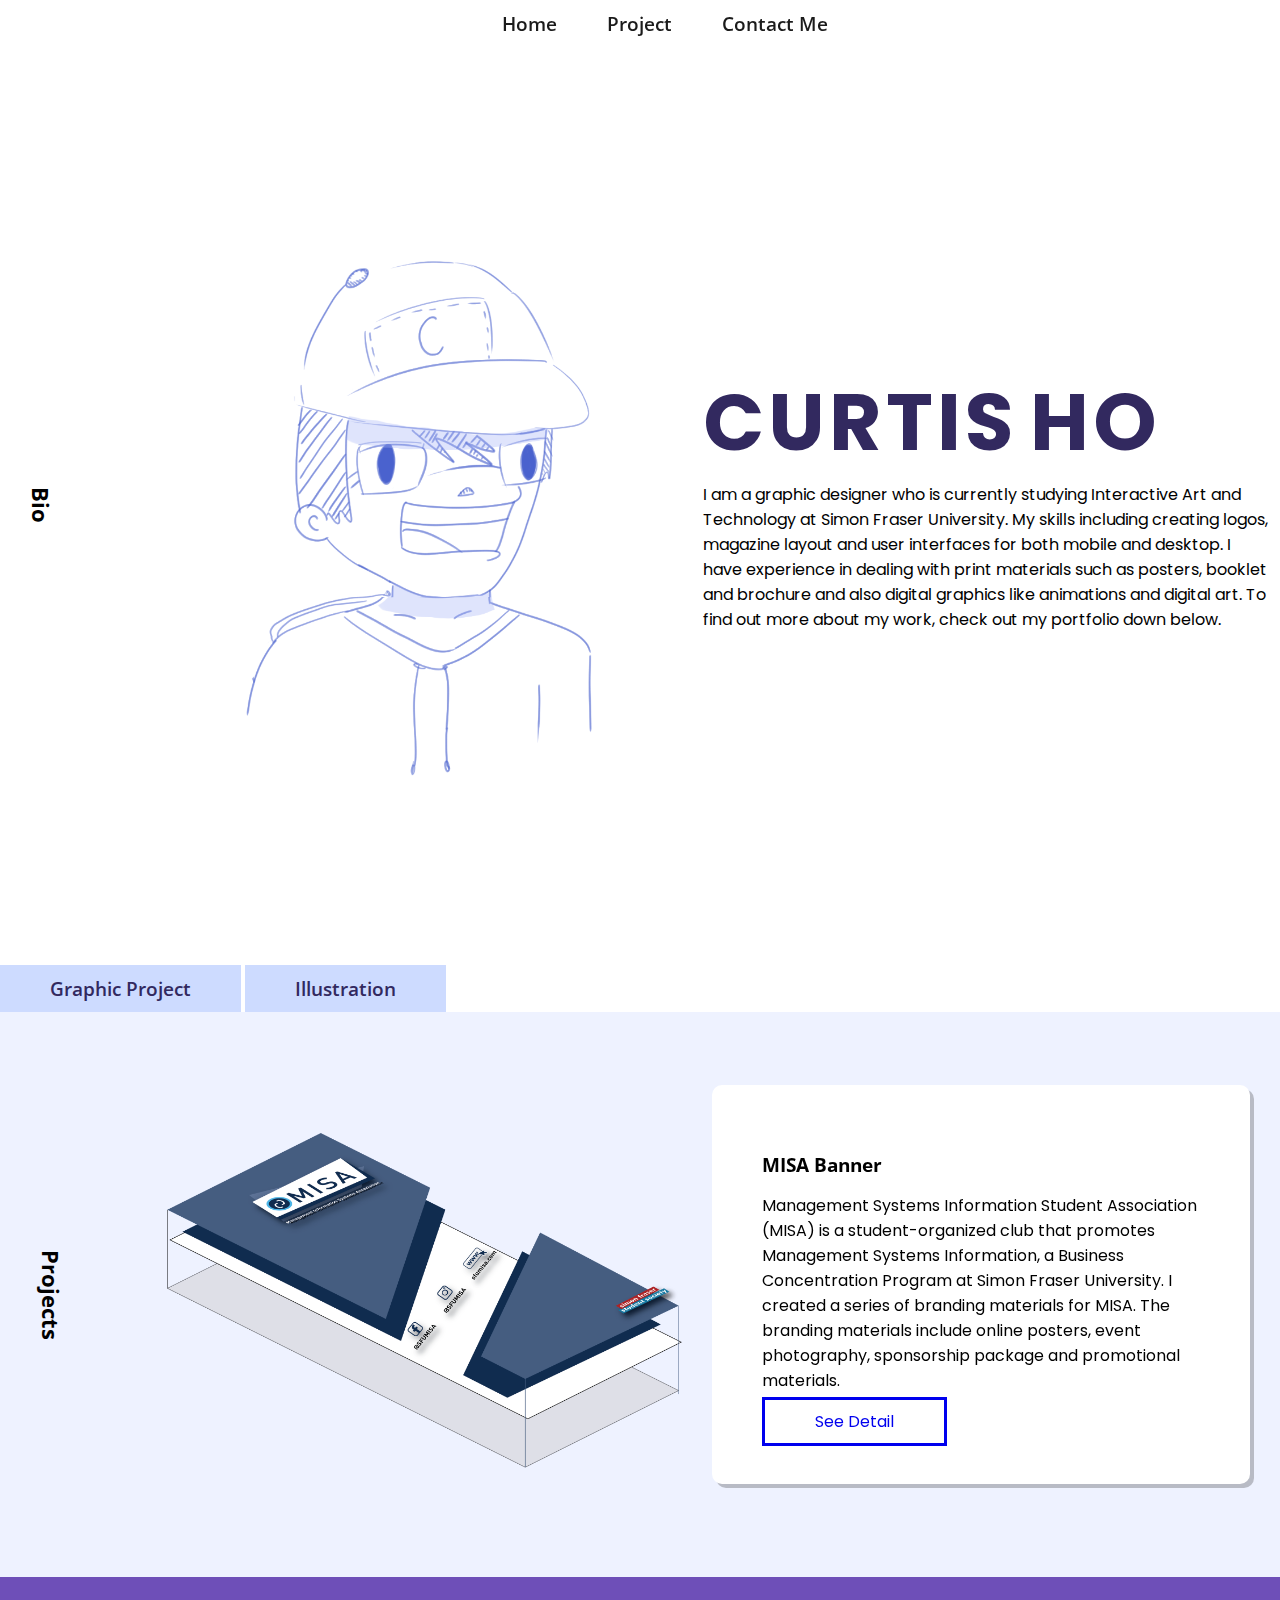
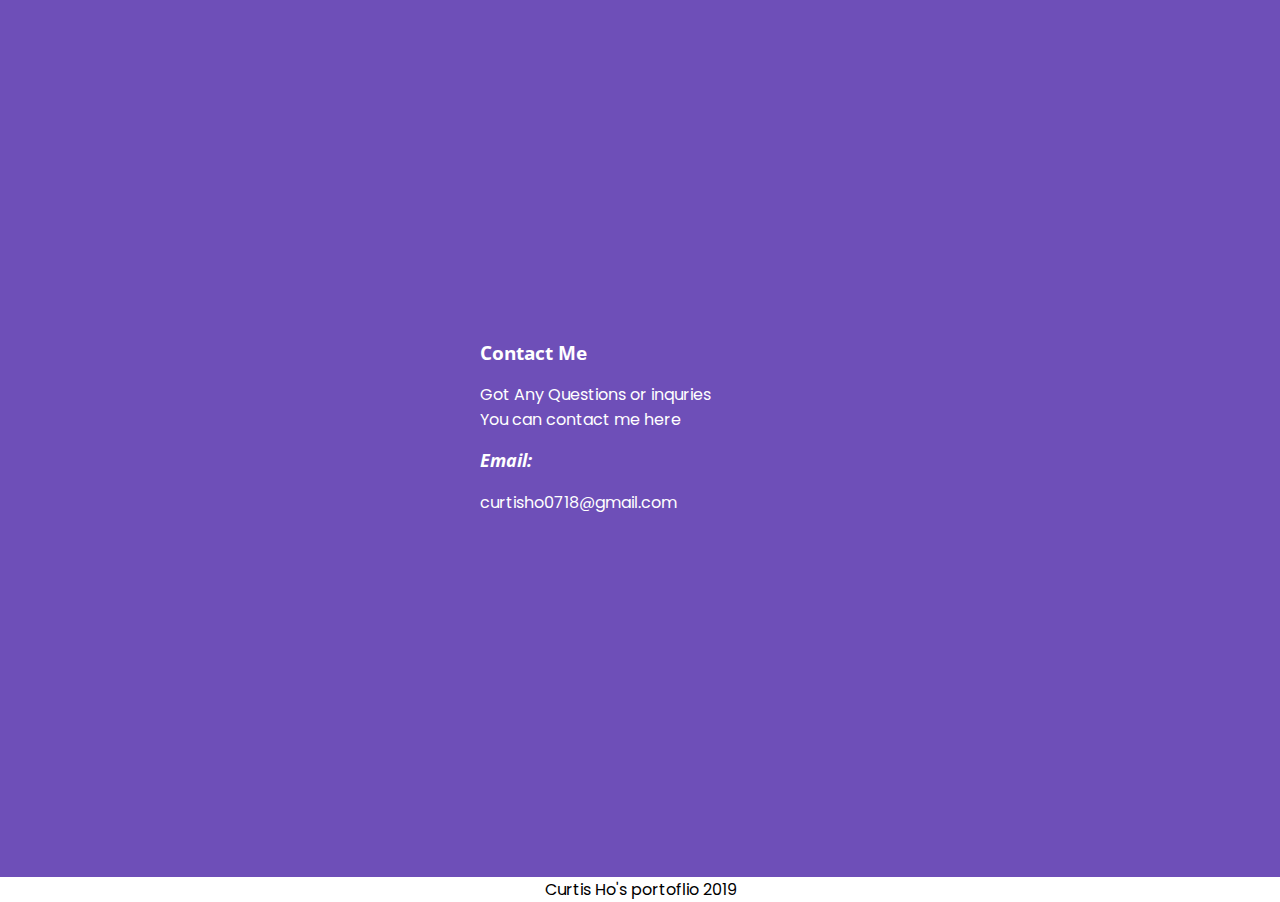
==== commit d391e4b0: "update css" ====
--- a/index.html
+++ b/index.html
@@ -127,16 +127,22 @@
             </div>
             <!-- Illustration Project -->
         </div>
+
         <div id="contact-container">
-            <div class="container-item-100">
+            <div class="contact-container-item-50">
                 <h2>Contact Me</h2>
                 <p>
-                    For any inquries, you can reach me via emails. <br />
-                    Email: curtisho0718@gmail.com<br />
+                   Got Any Questions or inquries  <br />
+                    You can contact me here<br />
+
+                    <h3>Email:</h3>
+                    <p>curtisho0718@gmail.com</p>
 
                 </p>
             </div>
+
         </div>
+
         <footer>
             Curtis Ho's portoflio 2019
         </footer>
--- a/css/portfolio.css
+++ b/css/portfolio.css
@@ -1,3 +1,9 @@
+.lightblue {
+  background: #cddbff; }
+
+.white {
+  background: white; }
+
 body {
   font-family: "Poppins", sans-serif;
   margin: 0;
@@ -7,7 +13,7 @@
   margin-top: 55px; }
 
 .content {
-  margin: 50px; }
+  margin-top: 65px; }
 
 .in-text-link {
   text-decoration: none;
@@ -25,14 +31,13 @@
 h3,
 h4,
 h5 {
-  font-family: "Open Sans", sans-serif;
-  margin-left: 10px; }
+  font-family: "Open Sans", sans-serif; }
 
 h1 {
-  font-size: 2em; }
+  font-size: 1.4em; }
 
 h2 {
-  font-size: 1.7em; }
+  font-size: 1.2em; }
 
 h3 {
   font-size: 1.1em; }
@@ -187,7 +192,10 @@
   font-weight: 600; }
 
 button:hover {
-  background: #adc1ff34; }
+  background: #adc1ff34;
+  -webkit-transition-duration: 600ms;
+  -o-transition-duration: 600ms;
+  transition-duration: 600ms; }
 
 button:focus {
   background: #adc1ff34; }
@@ -280,14 +288,13 @@
   width: 100%; }
 
 #project-section {
-  position: relative;
-  height: 8rem; }
+  position: relative; }
 
 .project-section-btn {
   position: absolute;
   top: -8rem; }
 
-.container, .contact-container {
+.container, #contact-container {
   display: -webkit-box;
   display: -ms-flexbox;
   display: flex;
@@ -297,16 +304,23 @@
 .container {
   -webkit-box-align: center;
   -ms-flex-align: center;
-  align-items: center; }
+  align-items: center;
+  padding: 10px; }
 
 .container-item, .container-item-100, .container-item-50 {
   -webkit-box-sizing: border-box;
   box-sizing: border-box;
   padding: 20px; }
 
-.container-item {
-  -ms-flex-negative: 1;
-  flex-shrink: 1; }
+#contact-container {
+  background: #6e4fb8;
+  -webkit-box-align: center;
+  -ms-flex-align: center;
+  align-items: center;
+  -webkit-box-pack: center;
+  -ms-flex-pack: center;
+  justify-content: center;
+  height: 100vh; }
 
 .container-item-50 img {
   -webkit-filter: drop-shadow(4px 4px #0000002d);
@@ -317,6 +331,13 @@
 
 .container-item-50 {
   width: 50%; }
+
+.contact-container-item-50 {
+  width: 25%; }
+  .contact-container-item-50 h2, .contact-container-item-50 h3 {
+    color: white; }
+  .contact-container-item-50 p {
+    color: white; }
 
 .container-item img {
   max-height: 50vh;
@@ -331,9 +352,9 @@
 
 @media only screen and (max-width: 425px) {
   h1 {
-    font-size: 2em; }
+    font-size: 1.5em; }
   h2 {
-    font-size: 1.5em; }
+    font-size: 1.3em; }
   nav a {
     font-size: 1rem; }
   .item-side {
@@ -363,6 +384,11 @@
   .container-item-50 {
     width: 100%; }
   button {
+    width: 100%; }
+  .contact-container-item-50 {
+    -webkit-box-sizing: border-box;
+    box-sizing: border-box;
+    padding: 20px;
     width: 100%; } }
 
 @media only screen and (min-width: 1440px) {
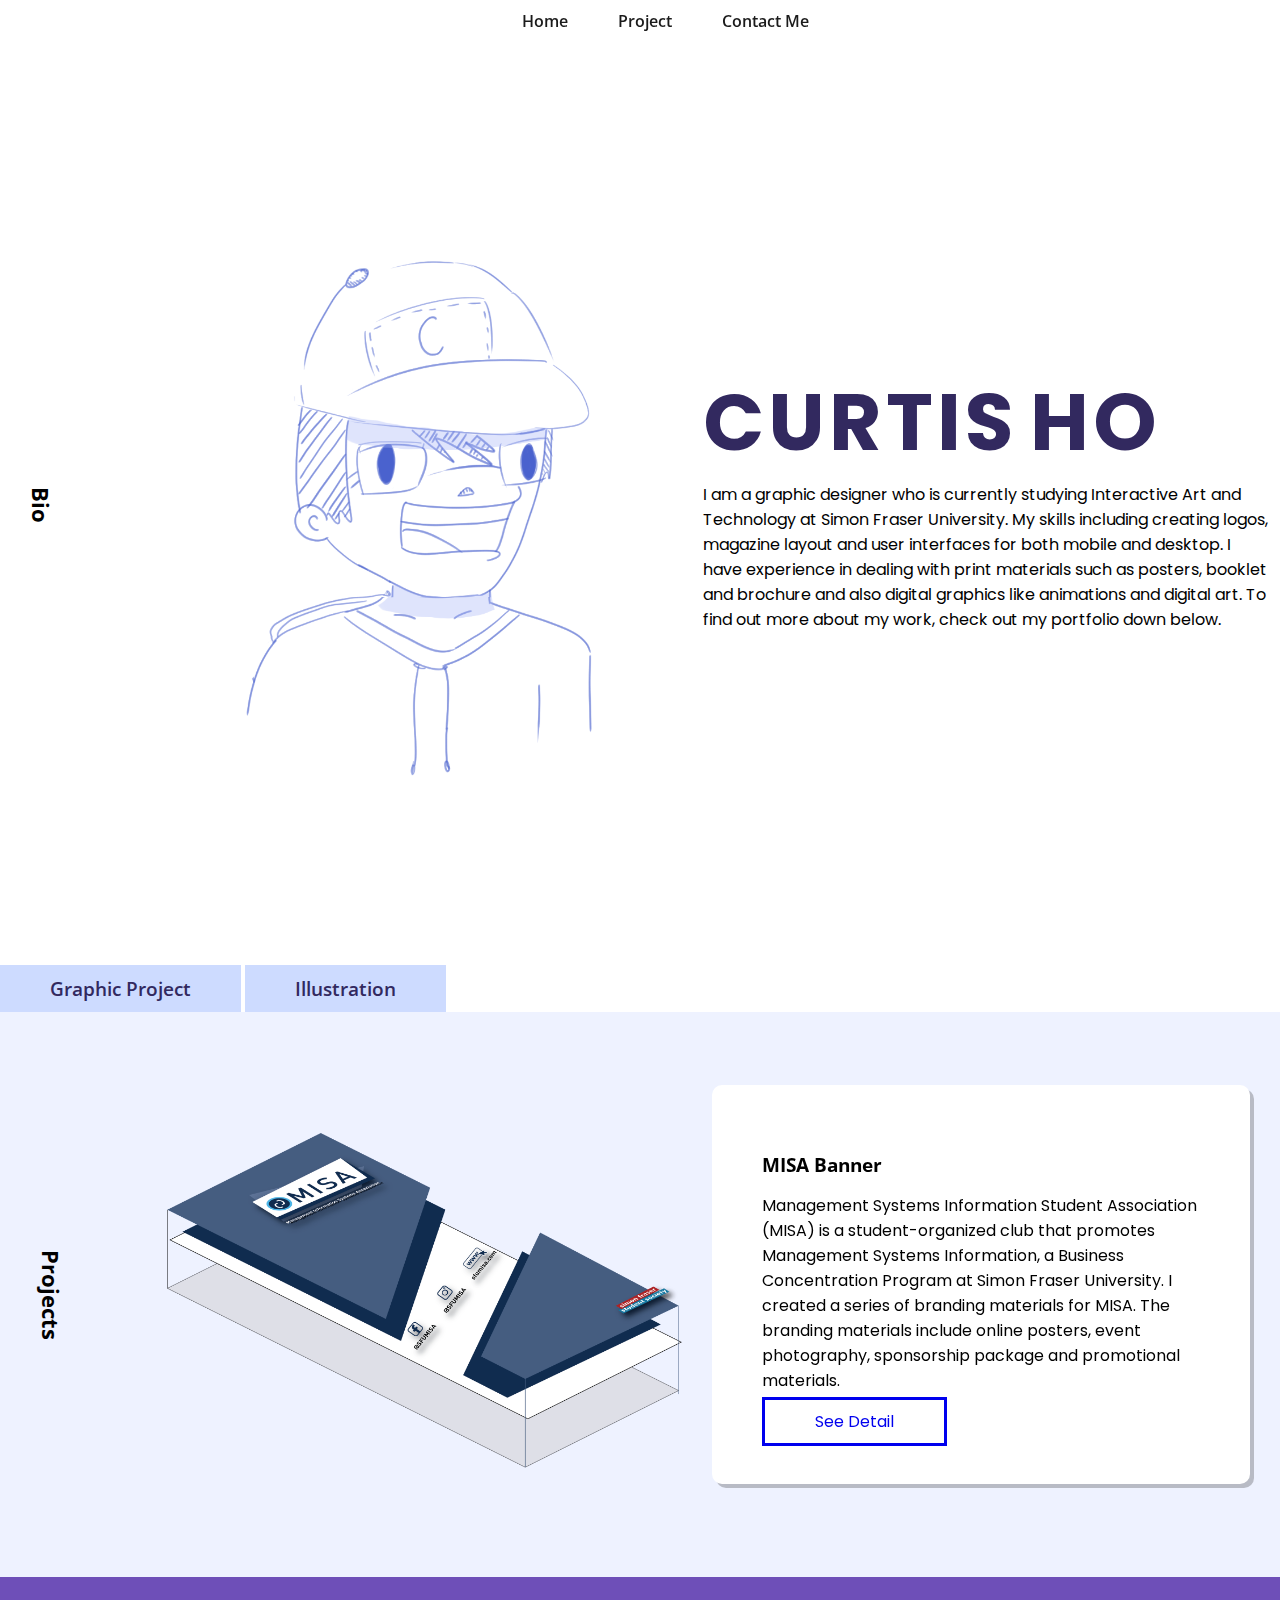
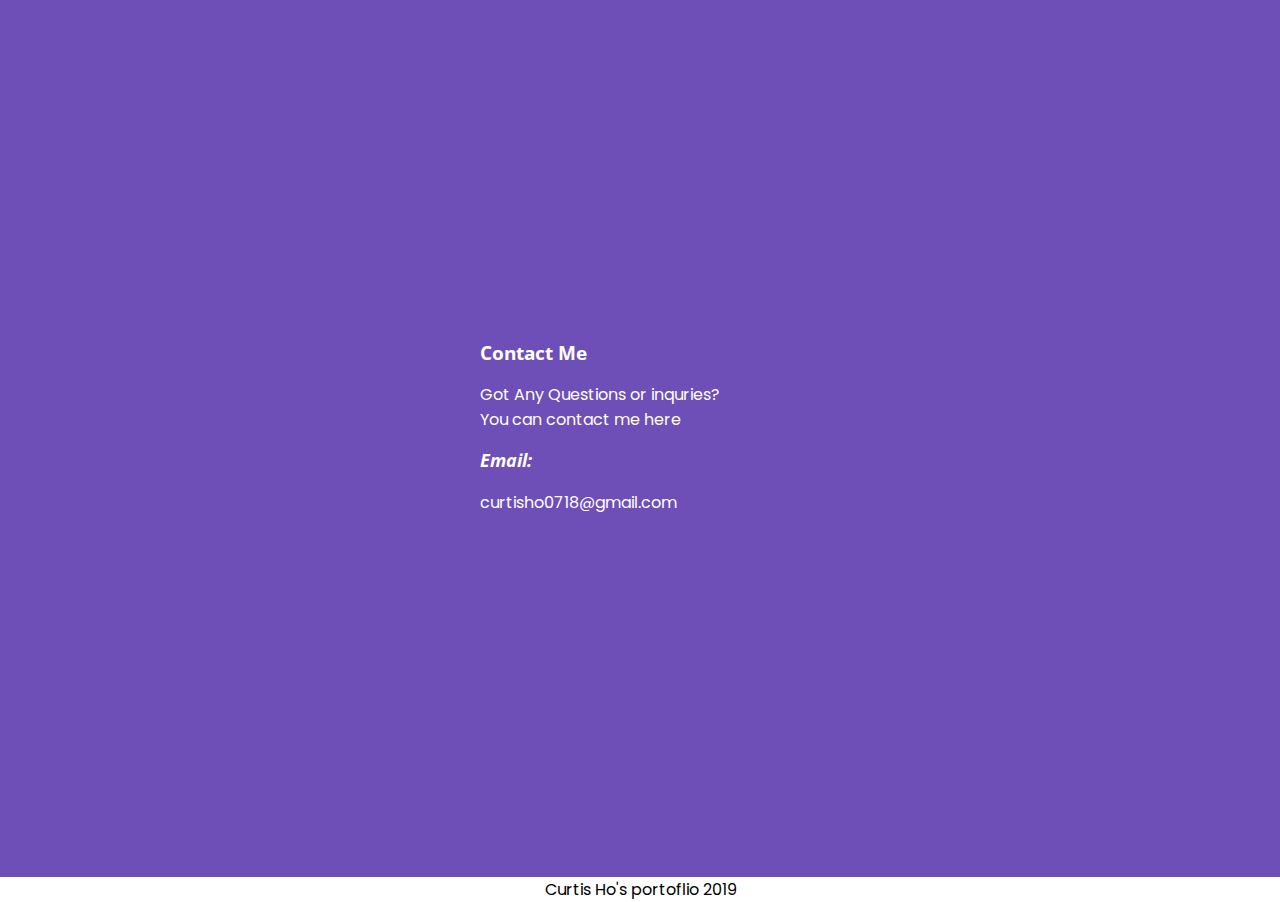
==== commit 29e72e07: "change colour" ====
--- a/index.html
+++ b/index.html
@@ -54,7 +54,7 @@
 
         <div id="project-section">
             <div id="project-target" class="project-section-btn">
-                    &nbsp;
+                &nbsp;
             </div>
             <button onclick="openProject('graphicDesign')">Graphic Project</button>
             <button onclick="openProject('illustration')">Illustration</button>
@@ -98,7 +98,7 @@
         <!-- start of Illustration Projects -->
 
         <div class="project-showcase" id="illustration" style="display: none">
-            
+
             <div class="item-side">
                 <h1>Projects</h1>
             </div>
@@ -132,13 +132,14 @@
             <div class="contact-container-item-50">
                 <h2>Contact Me</h2>
                 <p>
-                   Got Any Questions or inquries  <br />
+                    Got Any Questions or inquries? <br />
                     You can contact me here<br />
+                </p>
 
-                    <h3>Email:</h3>
-                    <p>curtisho0718@gmail.com</p>
+                <h3>Email:</h3>
+                <p>curtisho0718@gmail.com</p>
 
-                </p>
+
             </div>
 
         </div>
@@ -147,9 +148,9 @@
             Curtis Ho's portoflio 2019
         </footer>
     </div>
+    <script src="js/tab.js"></script>
+
+</body>
 
 
-</body>
-<script src="js/tab.js"></script>
-
 </html>--- a/css/portfolio.css
+++ b/css/portfolio.css
@@ -79,7 +79,7 @@
   font-family: "Open Sans", sans-serif;
   color: #1b1b1b;
   text-decoration: none;
-  font-size: 1.2rem;
+  font-size: 1rem;
   font-weight: 600;
   margin-left: 50px; }
 
@@ -325,6 +325,10 @@
 .container-item-50 img {
   -webkit-filter: drop-shadow(4px 4px #0000002d);
   filter: drop-shadow(4px 4px #0000002d); }
+
+.final-design {
+  max-height: 100vh;
+  width: auto; }
 
 .container-item-100 {
   width: 100%; }
